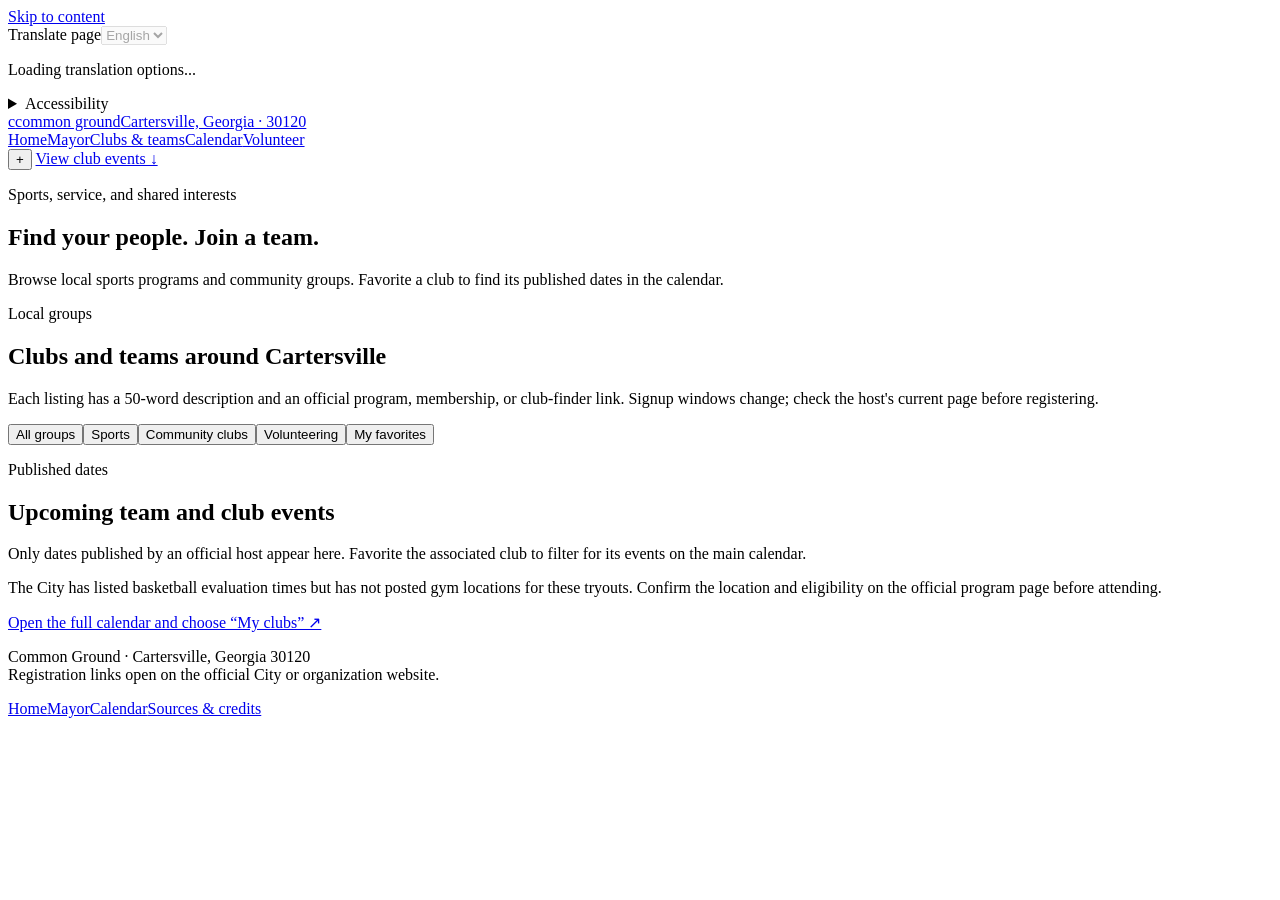
==== public/clubs.html @ 574673c5 "uploaded all initial project files" ====
<!doctype html>
<html lang="en">
<head>
  <meta charset="utf-8">
  <meta name="viewport" content="width=device-width, initial-scale=1">
  <meta name="theme-color" content="#f6f5ef">
  <meta name="description" content="Find Cartersville clubs, youth and adult sports, volunteer groups, registration links, and upcoming tryout dates.">
  <title>Clubs & teams | Common Ground Cartersville</title>
  <link rel="stylesheet" href="/subpages.css">
</head>
<body>
  <a class="skip" href="#main">Skip to content</a>
  <div class="utility-bar"><div class="wrap utility-inner"><label class="language-picker" for="page-language">Translate page<select id="page-language" disabled aria-describedby="language-status"><option value="en">English</option></select></label><p class="language-status" id="language-status" role="status" aria-live="polite">Loading translation options...</p><details class="accessibility-menu"><summary>Accessibility</summary><div class="accessibility-panel"><h2>Accessibility settings</h2><label><input type="checkbox" data-accessibility="large-text"> Larger text</label><label><input type="checkbox" data-accessibility="high-contrast"> High contrast</label><label><input type="checkbox" data-accessibility="underline-links"> Underline links</label><label><input type="checkbox" data-accessibility="reduce-motion"> Reduce motion</label><button class="accessibility-reset" type="button" data-accessibility-reset>Reset settings</button><p class="utility-status" data-accessibility-status role="status" aria-live="polite"></p></div></details></div></div>
  <header class="site-header"><div class="wrap header-inner">
    <a class="brand" href="/" aria-label="Common Ground, Cartersville home"><span class="brand-mark" aria-hidden="true">c</span><span><span class="brand-name">common ground</span><span class="brand-place">Cartersville, Georgia · 30120</span></span></a>
    <nav class="main-nav" id="main-nav" aria-label="Main navigation"><a href="/">Home</a><a href="/mayor">Mayor</a><a href="/clubs" aria-current="page">Clubs & teams</a><a href="/#calendar">Calendar</a><a href="/#volunteer">Volunteer</a></nav>
    <button class="menu-toggle" id="menu-toggle" type="button" aria-label="Open navigation" aria-expanded="false" aria-controls="main-nav">+</button>
    <a class="header-action" href="/#calendar">View club events ↓</a>
  </div></header>
  <main id="main" tabindex="-1">
    <section class="page-hero"><div class="wrap"><p class="eyebrow">Sports, service, and shared interests</p><h1>Find your people. Join a team.</h1><p>Browse local sports programs and community groups. Favorite a club to find its published dates in the calendar.</p></div></section>
    <section class="page-section wrap" aria-labelledby="clubs-title"><p class="eyebrow-inline">Local groups</p><h2 class="section-title" id="clubs-title">Clubs and teams around Cartersville</h2><p class="section-intro">Each listing has a 50-word description and an official program, membership, or club-finder link. Signup windows change; check the host's current page before registering.</p>
      <div class="club-toolbar"><div class="club-filters" aria-label="Filter clubs"><button class="club-filter" type="button" data-club-filter="all" aria-pressed="true">All groups</button><button class="club-filter" type="button" data-club-filter="sports" aria-pressed="false">Sports</button><button class="club-filter" type="button" data-club-filter="community" aria-pressed="false">Community clubs</button><button class="club-filter" type="button" data-club-filter="volunteer" aria-pressed="false">Volunteering</button><button class="club-filter" type="button" data-club-filter="favorites" aria-pressed="false">My favorites</button></div><p class="club-favorites-note" id="club-favorites-status" role="status" aria-live="polite"></p></div>
      <div class="club-grid" id="club-grid" aria-live="polite"></div>
    </section>
    <section class="club-events" id="club-events" aria-labelledby="club-events-title"><div class="wrap"><p class="eyebrow-inline">Published dates</p><h2 class="section-title" id="club-events-title">Upcoming team and club events</h2><p class="section-intro">Only dates published by an official host appear here. Favorite the associated club to filter for its events on the main calendar.</p><div class="club-event-list" id="club-event-list" aria-live="polite"></div><p class="event-disclaimer">The City has listed basketball evaluation times but has not posted gym locations for these tryouts. Confirm the location and eligibility on the official program page before attending.</p><p class="source-note"><a href="/#calendar">Open the full calendar and choose “My clubs” ↗</a></p></div></section>
  </main>
  <footer class="site-footer"><div class="wrap footer-inner"><p class="footer-note">Common Ground · Cartersville, Georgia 30120<br>Registration links open on the official City or organization website.</p><div class="footer-links"><a href="/">Home</a><a href="/mayor">Mayor</a><a href="/#calendar">Calendar</a><a href="/#sources">Sources & credits</a></div></div></footer>
  <script>
    const menuToggle=document.querySelector("#menu-toggle");
    const mainNav=document.querySelector("#main-nav");
    function closeSubpageMenu(){menuToggle.setAttribute("aria-expanded","false");menuToggle.setAttribute("aria-label","Open navigation");menuToggle.textContent="+";mainNav.classList.remove("is-open")}
    menuToggle.addEventListener("click",()=>{const open=menuToggle.getAttribute("aria-expanded")==="true";if(open){closeSubpageMenu()}else{menuToggle.setAttribute("aria-expanded","true");menuToggle.setAttribute("aria-label","Close navigation");menuToggle.textContent="×";mainNav.classList.add("is-open")}});
    mainNav.querySelectorAll("a").forEach(link=>link.addEventListener("click",closeSubpageMenu));
    document.addEventListener("keydown",event=>{if(event.key==="Escape"&&menuToggle.getAttribute("aria-expanded")==="true"){closeSubpageMenu();menuToggle.focus()}});
  </script>
  <script src="/clubs-data.js" defer></script>
  <script src="/clubs.js" defer></script>
  <script src="/languages.js" defer></script>
  <script src="/accessibility.js" defer></script>
</body>
</html>
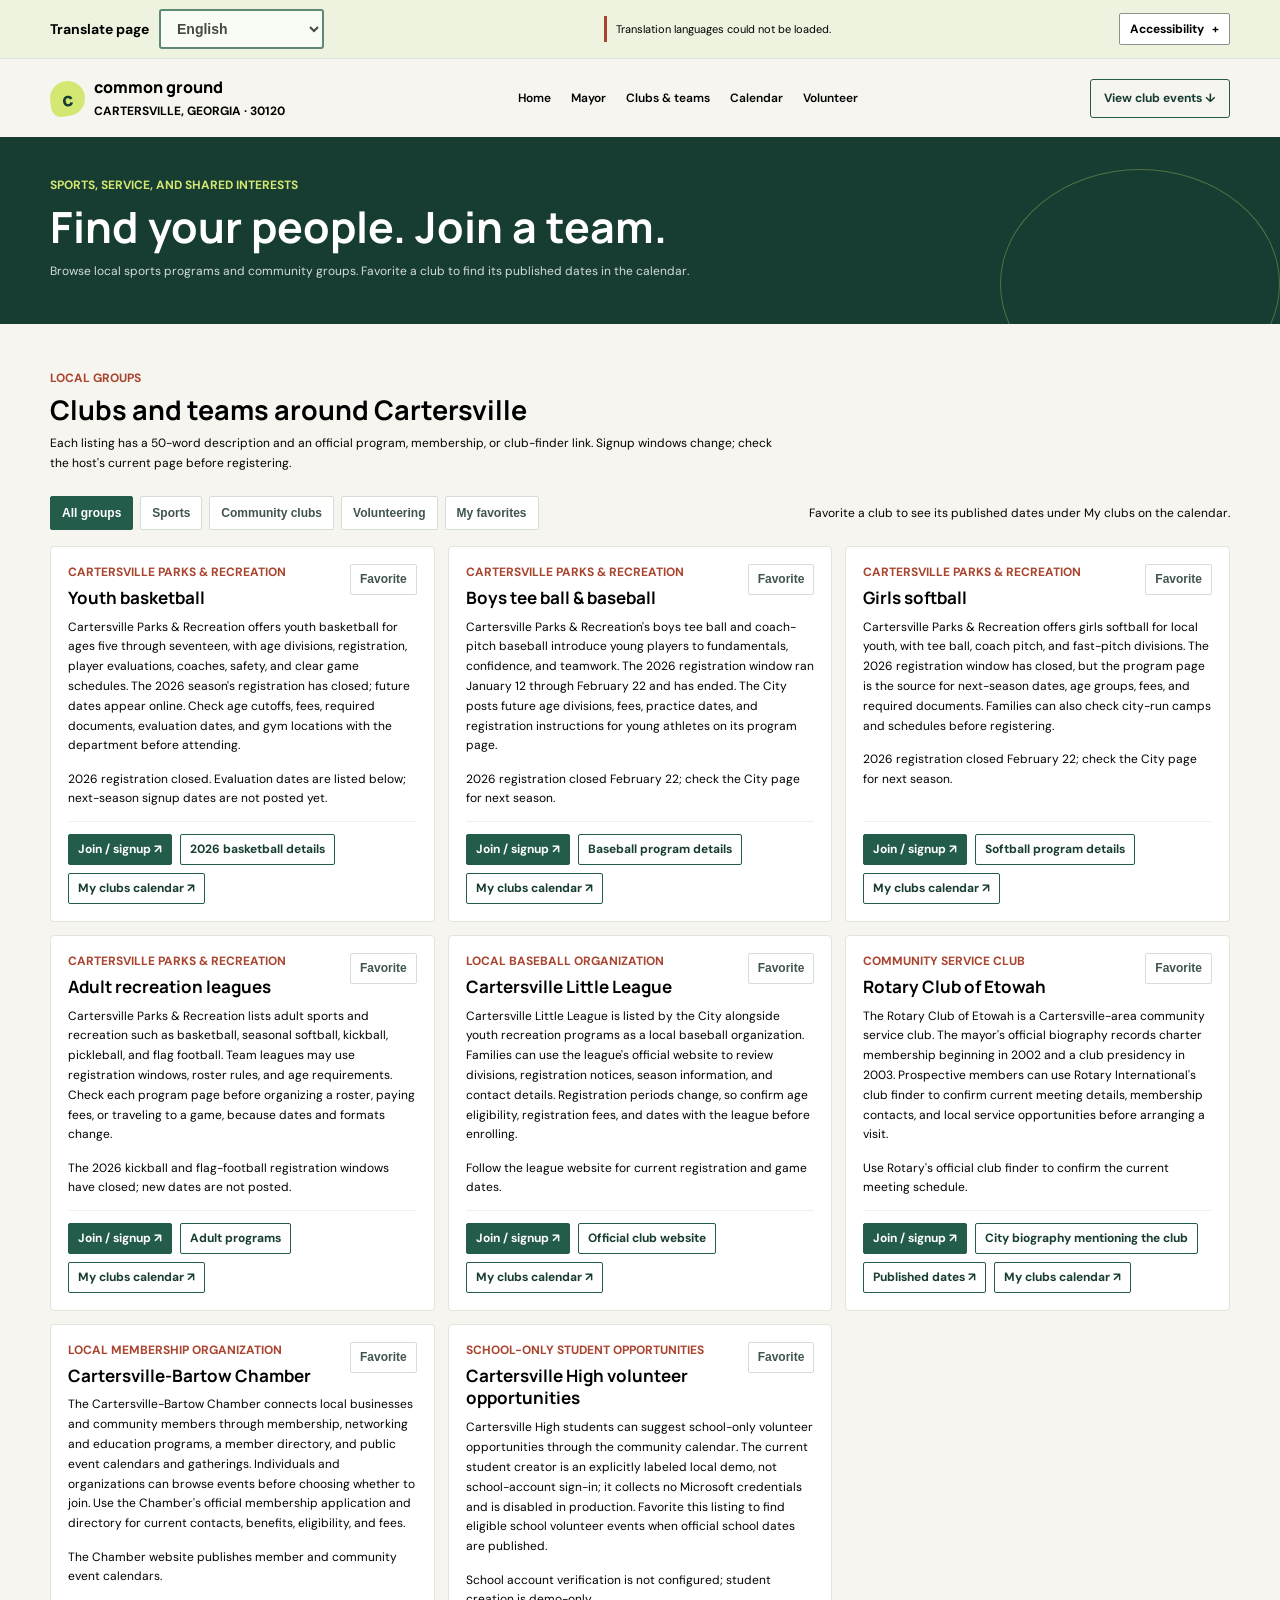
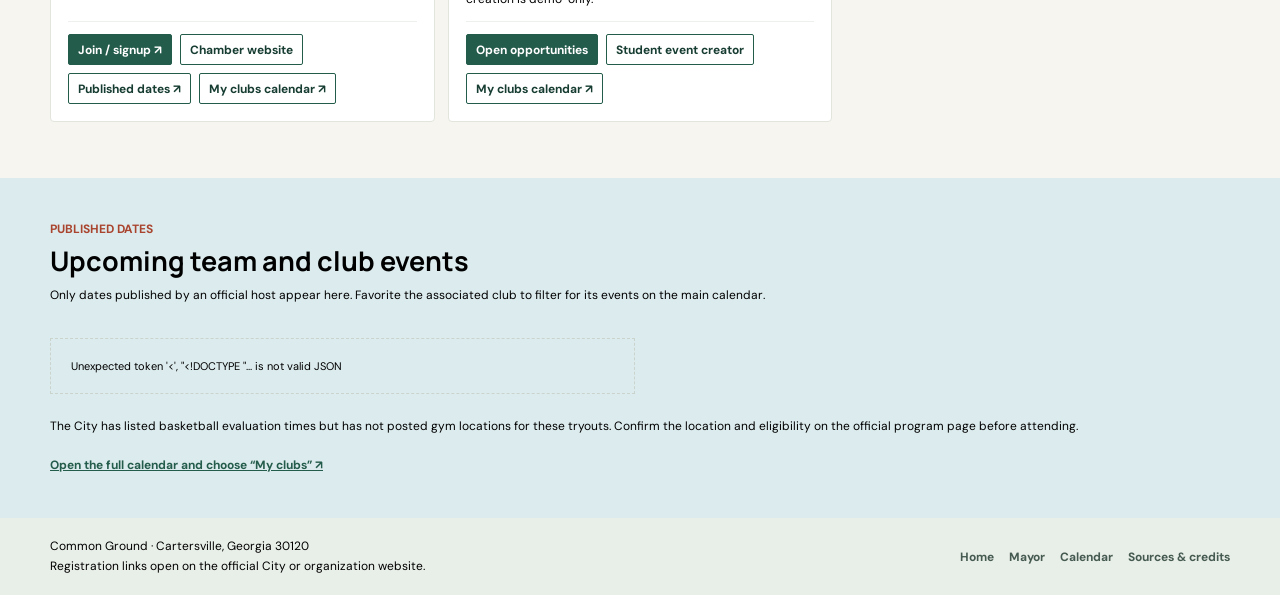
==== commit d0c006d3: "Fix website navigation and asset paths" ====
--- a/public/clubs.html
+++ b/public/clubs.html
@@ -6,16 +6,16 @@
   <meta name="theme-color" content="#f6f5ef">
   <meta name="description" content="Find Cartersville clubs, youth and adult sports, volunteer groups, registration links, and upcoming tryout dates.">
   <title>Clubs & teams | Common Ground Cartersville</title>
-  <link rel="stylesheet" href="/subpages.css">
+  <link rel="stylesheet" href="./subpages.css">
 </head>
 <body>
   <a class="skip" href="#main">Skip to content</a>
   <div class="utility-bar"><div class="wrap utility-inner"><label class="language-picker" for="page-language">Translate page<select id="page-language" disabled aria-describedby="language-status"><option value="en">English</option></select></label><p class="language-status" id="language-status" role="status" aria-live="polite">Loading translation options...</p><details class="accessibility-menu"><summary>Accessibility</summary><div class="accessibility-panel"><h2>Accessibility settings</h2><label><input type="checkbox" data-accessibility="large-text"> Larger text</label><label><input type="checkbox" data-accessibility="high-contrast"> High contrast</label><label><input type="checkbox" data-accessibility="underline-links"> Underline links</label><label><input type="checkbox" data-accessibility="reduce-motion"> Reduce motion</label><button class="accessibility-reset" type="button" data-accessibility-reset>Reset settings</button><p class="utility-status" data-accessibility-status role="status" aria-live="polite"></p></div></details></div></div>
   <header class="site-header"><div class="wrap header-inner">
-    <a class="brand" href="/" aria-label="Common Ground, Cartersville home"><span class="brand-mark" aria-hidden="true">c</span><span><span class="brand-name">common ground</span><span class="brand-place">Cartersville, Georgia · 30120</span></span></a>
-    <nav class="main-nav" id="main-nav" aria-label="Main navigation"><a href="/">Home</a><a href="/mayor">Mayor</a><a href="/clubs" aria-current="page">Clubs & teams</a><a href="/#calendar">Calendar</a><a href="/#volunteer">Volunteer</a></nav>
+    <a class="brand" href="./" aria-label="Common Ground, Cartersville home"><span class="brand-mark" aria-hidden="true">c</span><span><span class="brand-name">common ground</span><span class="brand-place">Cartersville, Georgia · 30120</span></span></a>
+    <nav class="main-nav" id="main-nav" aria-label="Main navigation"><a href="./">Home</a><a href="./mayor.html">Mayor</a><a href="./clubs.html" aria-current="page">Clubs & teams</a><a href="./#calendar">Calendar</a><a href="./#volunteer">Volunteer</a></nav>
     <button class="menu-toggle" id="menu-toggle" type="button" aria-label="Open navigation" aria-expanded="false" aria-controls="main-nav">+</button>
-    <a class="header-action" href="/#calendar">View club events ↓</a>
+    <a class="header-action" href="./#calendar">View club events ↓</a>
   </div></header>
   <main id="main" tabindex="-1">
     <section class="page-hero"><div class="wrap"><p class="eyebrow">Sports, service, and shared interests</p><h1>Find your people. Join a team.</h1><p>Browse local sports programs and community groups. Favorite a club to find its published dates in the calendar.</p></div></section>
@@ -23,9 +23,9 @@
       <div class="club-toolbar"><div class="club-filters" aria-label="Filter clubs"><button class="club-filter" type="button" data-club-filter="all" aria-pressed="true">All groups</button><button class="club-filter" type="button" data-club-filter="sports" aria-pressed="false">Sports</button><button class="club-filter" type="button" data-club-filter="community" aria-pressed="false">Community clubs</button><button class="club-filter" type="button" data-club-filter="volunteer" aria-pressed="false">Volunteering</button><button class="club-filter" type="button" data-club-filter="favorites" aria-pressed="false">My favorites</button></div><p class="club-favorites-note" id="club-favorites-status" role="status" aria-live="polite"></p></div>
       <div class="club-grid" id="club-grid" aria-live="polite"></div>
     </section>
-    <section class="club-events" id="club-events" aria-labelledby="club-events-title"><div class="wrap"><p class="eyebrow-inline">Published dates</p><h2 class="section-title" id="club-events-title">Upcoming team and club events</h2><p class="section-intro">Only dates published by an official host appear here. Favorite the associated club to filter for its events on the main calendar.</p><div class="club-event-list" id="club-event-list" aria-live="polite"></div><p class="event-disclaimer">The City has listed basketball evaluation times but has not posted gym locations for these tryouts. Confirm the location and eligibility on the official program page before attending.</p><p class="source-note"><a href="/#calendar">Open the full calendar and choose “My clubs” ↗</a></p></div></section>
+    <section class="club-events" id="club-events" aria-labelledby="club-events-title"><div class="wrap"><p class="eyebrow-inline">Published dates</p><h2 class="section-title" id="club-events-title">Upcoming team and club events</h2><p class="section-intro">Only dates published by an official host appear here. Favorite the associated club to filter for its events on the main calendar.</p><div class="club-event-list" id="club-event-list" aria-live="polite"></div><p class="event-disclaimer">The City has listed basketball evaluation times but has not posted gym locations for these tryouts. Confirm the location and eligibility on the official program page before attending.</p><p class="source-note"><a href="./#calendar">Open the full calendar and choose “My clubs” ↗</a></p></div></section>
   </main>
-  <footer class="site-footer"><div class="wrap footer-inner"><p class="footer-note">Common Ground · Cartersville, Georgia 30120<br>Registration links open on the official City or organization website.</p><div class="footer-links"><a href="/">Home</a><a href="/mayor">Mayor</a><a href="/#calendar">Calendar</a><a href="/#sources">Sources & credits</a></div></div></footer>
+  <footer class="site-footer"><div class="wrap footer-inner"><p class="footer-note">Common Ground · Cartersville, Georgia 30120<br>Registration links open on the official City or organization website.</p><div class="footer-links"><a href="./">Home</a><a href="./mayor.html">Mayor</a><a href="./#calendar">Calendar</a><a href="./#sources">Sources & credits</a></div></div></footer>
   <script>
     const menuToggle=document.querySelector("#menu-toggle");
     const mainNav=document.querySelector("#main-nav");
@@ -34,9 +34,9 @@
     mainNav.querySelectorAll("a").forEach(link=>link.addEventListener("click",closeSubpageMenu));
     document.addEventListener("keydown",event=>{if(event.key==="Escape"&&menuToggle.getAttribute("aria-expanded")==="true"){closeSubpageMenu();menuToggle.focus()}});
   </script>
-  <script src="/clubs-data.js" defer></script>
-  <script src="/clubs.js" defer></script>
-  <script src="/languages.js" defer></script>
-  <script src="/accessibility.js" defer></script>
+  <script src="./clubs-data.js" defer></script>
+  <script src="./clubs.js" defer></script>
+  <script src="./languages.js" defer></script>
+  <script src="./accessibility.js" defer></script>
 </body>
 </html>
--- a/public/subpages.css
+++ b/public/subpages.css
@@ -0,0 +1,39 @@
+@import url("https://fonts.googleapis.com/css2?family=DM+Sans:wght@400;500;600;700&family=Manrope:wght@400;500;600;700;800&display=swap");
+
+:root{--ink:#000;--muted:#000;--paper:#f6f5ef;--line:#e2e5dc;--green:#245c4b;--green-dark:#173d32;--lime:#d3e772;--coral:#e76d50;--blue:#dcebed;--body:"DM Sans",sans-serif;--display:"Manrope",sans-serif;--content:1180px;color:var(--ink);background:var(--paper);font-family:var(--body);font-synthesis:none;text-rendering:optimizeLegibility}
+*,*::before,*::after{box-sizing:border-box}html{scroll-behavior:smooth;-webkit-text-size-adjust:100%;text-size-adjust:100%}body{min-width:320px;margin:0;overflow-wrap:break-word}a{color:inherit}button,a{ -webkit-tap-highlight-color:transparent;touch-action:manipulation}a:focus-visible,button:focus-visible{outline:2px solid #fff;outline-offset:2px;box-shadow:0 0 0 5px var(--green-dark)}.wrap{width:min(var(--content),calc(100% - 48px));margin-inline:auto}.skip{position:absolute;z-index:20;top:8px;left:8px;padding:10px 14px;transform:translateY(-160%);color:var(--ink);background:#fff}.skip:focus,.skip:focus-visible{transform:translateY(0);outline:3px solid var(--lime)}
+.site-header{position:relative;z-index:5;background:var(--paper)}.header-inner{display:flex;align-items:center;justify-content:space-between;min-height:78px;gap:22px}.brand{display:inline-flex;align-items:center;gap:9px;flex:0 0 auto;text-decoration:none}.brand-mark{display:grid;width:35px;aspect-ratio:1;place-items:center;border-radius:50% 50% 50% 10px;color:var(--green-dark);background:var(--lime);font-family:var(--display);font-size:19px;font-weight:800;transform:rotate(-8deg)}.brand-name{font-family:var(--display);font-size:16px;font-weight:800;line-height:1}.brand-place{display:block;margin-top:5px;color:var(--muted);font-size:9px;font-weight:700;text-transform:uppercase}.main-nav{display:flex;align-items:center;gap:20px}.main-nav a{font-size:11px;font-weight:600;text-decoration:none}.main-nav a:hover{color:var(--green)}.header-action{display:inline-flex;align-items:center;justify-content:center;min-height:39px;padding:0 13px;border:1px solid var(--green);border-radius:3px;color:var(--green-dark);font-size:10px;font-weight:700;text-decoration:none;white-space:nowrap}.header-action:hover{color:#fff;background:var(--green)}.menu-toggle{display:none}
+.utility-bar{position:relative;z-index:8;border-bottom:1px solid var(--line);background:#fff}.utility-inner{display:flex;align-items:center;justify-content:flex-end;gap:16px;min-height:44px}.language-picker{display:flex;align-items:center;gap:8px;color:#000;font-size:12px;font-weight:700}.language-picker select{min-height:32px;padding:0 9px;border:1px solid #87938c;border-radius:2px;color:#000;background:#fff;font-size:12px}.language-status{position:absolute;width:1px;height:1px;padding:0;margin:-1px;overflow:hidden;clip:rect(0,0,0,0);white-space:nowrap;border:0}.accessibility-menu{position:relative}.accessibility-menu summary{display:flex;min-height:32px;align-items:center;padding:0 10px;border:1px solid #87938c;border-radius:2px;color:#000;background:#fff;font-size:12px;font-weight:700;cursor:pointer;list-style:none}.accessibility-menu summary::-webkit-details-marker{display:none}.accessibility-menu summary::after{margin-left:8px;content:"+"}.accessibility-menu[open] summary::after{content:"−"}.accessibility-panel{position:absolute;top:calc(100% + 7px);right:0;z-index:10;width:min(290px,calc(100vw - 36px));padding:14px;border:1px solid #7d8981;border-radius:3px;background:#fff;box-shadow:0 10px 24px rgba(0,0,0,.18)}.accessibility-panel h2{margin:0 0 10px;font-family:var(--display);font-size:16px}.accessibility-panel label{display:flex;align-items:center;gap:9px;padding:8px 0;color:#000;font-size:13px}.accessibility-panel input{width:18px;height:18px;accent-color:var(--green)}.accessibility-reset{min-height:34px;margin-top:8px;padding:0 10px;border:1px solid var(--green);border-radius:2px;color:var(--green-dark);background:#fff;font-size:12px;font-weight:700;cursor:pointer}.utility-status{margin:8px 0 0;color:#000;font-size:11px}
+.page-hero{position:relative;overflow:hidden;padding-block:40px 42px;color:#fff;background:var(--green-dark)}.page-hero::after{position:absolute;right:0;bottom:-75px;width:280px;height:230px;border:1px solid rgba(211,231,114,.3);border-radius:50%;content:""}.eyebrow{margin:0 0 10px;color:var(--coral);font-size:10px;font-weight:700;text-transform:uppercase}.page-hero .eyebrow{color:var(--lime)}.page-hero h1{max-width:760px;margin:0 0 10px;font-family:var(--display);font-size:43px;line-height:1.12}.page-hero .wrap>p:not(.eyebrow){max-width:700px;margin:0;color:rgba(255,255,255,.82);font-size:13px;line-height:1.7}.page-section{padding-block:46px 56px}.section-title{margin:0 0 7px;font-family:var(--display);font-size:27px;line-height:1.2}.section-intro{max-width:740px;margin:0 0 22px;color:var(--muted);font-size:12px;line-height:1.7}.eyebrow-inline{margin:0 0 8px;color:var(--coral);font-size:10px;font-weight:700;text-transform:uppercase}
+.subpage-language{display:flex;align-items:center;gap:12px;margin-top:16px}.subpage-language .language-picker{display:flex;align-items:center;gap:8px;color:var(--lime);font-size:10px;font-weight:700}.subpage-language select{min-height:33px;padding:0 9px;border:1px solid rgba(255,255,255,.48);border-radius:2px;color:var(--green-dark);background:#fff;font-size:11px}.subpage-language .language-status{margin:0;color:rgba(255,255,255,.8);font-size:10px}
+.mayor-layout{display:grid;grid-template-columns:minmax(0,1.3fr) minmax(240px,.7fr);gap:38px;align-items:start}.mayor-bio{max-width:760px;color:#43564e;font-size:13px;line-height:1.8}.mayor-bio p{margin:0 0 13px}.mayor-portrait{display:block;width:100%;max-width:310px;aspect-ratio:4/5;object-fit:cover;object-position:top;border-radius:3px;background:#dce8df}.mayor-caption{margin-top:7px;color:var(--muted);font-size:10px}.public-service-list{display:grid;grid-template-columns:repeat(2,minmax(0,1fr));gap:0 24px;margin:20px 0 0;padding:0;list-style:none;border-top:1px solid var(--line)}.public-service-list li{padding:10px 0;border-bottom:1px solid var(--line);color:#43564e;font-size:11px;line-height:1.55}.contact-band{padding-block:28px;background:#e8eee8}.contact-grid{display:grid;grid-template-columns:repeat(3,minmax(0,1fr));gap:20px}.contact-item{min-width:0}.contact-label{display:block;margin-bottom:5px;color:var(--muted);font-size:9px;font-weight:700;text-transform:uppercase}.contact-item a,.contact-item address{color:var(--green-dark);font-size:12px;font-style:normal;font-weight:700;text-decoration:none;overflow-wrap:anywhere}.contact-item a:hover{text-decoration:underline}.source-note{margin:20px 0 0;color:var(--muted);font-size:10px;line-height:1.6}.source-note a{color:var(--green);font-weight:700}
+.club-toolbar{display:flex;flex-wrap:wrap;align-items:center;justify-content:space-between;gap:14px;margin-bottom:16px}.club-filters{display:flex;flex-wrap:wrap;gap:7px}.club-filter{min-height:34px;padding:0 11px;border:1px solid #d5ddd6;border-radius:2px;color:#40564c;background:#fff;font-size:10px;font-weight:700;cursor:pointer}.club-filter[aria-pressed="true"]{border-color:var(--green);color:#fff;background:var(--green)}.club-favorites-note{margin:0;color:var(--muted);font-size:10px}.club-grid{display:grid;grid-template-columns:repeat(3,minmax(0,1fr));gap:13px}.club-card{display:flex;min-width:0;flex-direction:column;padding:17px;border:1px solid var(--line);border-radius:4px;background:#fff}.club-card[hidden]{display:none}.club-card-top{display:flex;align-items:flex-start;justify-content:space-between;gap:10px}.club-type{margin:0 0 7px;color:var(--coral);font-size:9px;font-weight:700;text-transform:uppercase}.club-card h3{margin:0 0 8px;font-family:var(--display);font-size:16px;line-height:1.35}.favorite-club{display:inline-flex;align-items:center;justify-content:center;min-height:31px;flex:0 0 auto;padding:0 9px;border:1px solid #d5ddd6;border-radius:2px;color:#40564c;background:white;font-size:9px;font-weight:700;cursor:pointer}.favorite-club[aria-pressed="true"]{border-color:var(--coral);color:#923d2c}.club-description{margin:0 0 14px;color:#53645d;font-size:11px;line-height:1.65}.club-meta{margin:0 0 12px;color:#5a6c63;font-size:10px;line-height:1.6}.club-actions{display:flex;flex-wrap:wrap;align-items:center;gap:8px;margin-top:auto;padding-top:12px;border-top:1px solid #edf0ec}.club-actions a{display:inline-flex;align-items:center;min-height:31px;padding:0 9px;border:1px solid var(--green);border-radius:2px;color:var(--green-dark);font-size:9px;font-weight:700;text-decoration:none}.club-actions a.primary{color:#fff;background:var(--green)}.club-actions a:hover{background:#edf3e6;color:var(--green-dark)}.club-events{padding-block:43px;background:var(--blue)}.club-event-list{display:grid;grid-template-columns:repeat(2,minmax(0,1fr));gap:11px}.club-event{display:flex;align-items:flex-start;justify-content:space-between;gap:14px;padding:14px;border:1px solid rgba(32,71,59,.16);border-radius:3px;background:rgba(255,255,255,.74)}.club-event h3{margin:0 0 5px;font-family:var(--display);font-size:13px}.club-event p{margin:0;color:#586a63;font-size:10px;line-height:1.55}.club-event a{display:inline-flex;align-items:center;min-height:31px;flex:0 0 auto;padding:0 9px;border:1px solid var(--green);border-radius:2px;color:var(--green-dark);background:white;font-size:9px;font-weight:700;text-decoration:none}.club-event a:hover{color:#fff;background:var(--green)}.event-disclaimer{margin:12px 0 0;color:#586a63;font-size:9px;line-height:1.6}.club-empty{padding:20px;border:1px dashed #cbd4cc;color:var(--muted);font-size:11px}
+.site-footer{padding-block:19px;background:#e8eee8}.footer-inner{display:flex;align-items:center;justify-content:space-between;gap:18px}.footer-note{margin:0;color:#63716b;font-size:9px;line-height:1.6}.footer-links{display:flex;gap:15px}.footer-links a{color:#455a51;font-size:9px;font-weight:700;text-decoration:none}.footer-links a:hover{text-decoration:underline}
+@media(max-width:850px){.main-nav{gap:10px}.main-nav a{font-size:10px}.header-inner{gap:12px}.brand-name{font-size:14px}.brand-place{font-size:8px}.header-action{padding-inline:9px;font-size:9px}.club-grid{grid-template-columns:repeat(2,minmax(0,1fr))}.club-event{align-items:flex-start;flex-direction:column}}
+
+@media(max-width:650px){.wrap{width:min(100% - 36px,var(--content))}.utility-inner{min-height:42px;gap:8px}.language-picker{gap:5px;font-size:11px}.language-picker select{max-width:130px}.header-inner{position:relative;align-items:center;flex-direction:row;padding-block:12px;gap:12px}.menu-toggle{display:inline-flex;align-items:center;justify-content:center;width:38px;height:38px;flex:0 0 38px;border:1px solid var(--line);border-radius:3px;color:var(--ink);background:transparent;font-size:18px;cursor:pointer}.main-nav{position:absolute;z-index:6;top:68px;right:18px;left:18px;display:none;align-items:stretch;flex-direction:column;gap:0;padding:7px 18px 14px;border:1px solid var(--line);background:var(--paper);box-shadow:0 12px 15px rgba(28,48,44,.12)}.main-nav.is-open{display:flex}.main-nav a{padding:12px 3px;border-bottom:1px solid var(--line)}.header-action{display:none}.page-hero{padding-block:34px}.page-hero h1{font-size:35px}.subpage-language{align-items:flex-start;flex-direction:column;gap:7px}.page-section{padding-block:37px 43px}.section-title{font-size:24px}.mayor-layout{grid-template-columns:1fr;gap:19px}.mayor-portrait{max-width:260px;grid-row:1}.public-service-list{grid-template-columns:1fr}.contact-grid{grid-template-columns:1fr;gap:14px}.club-grid,.club-event-list{grid-template-columns:1fr}.club-toolbar{align-items:flex-start;flex-direction:column}.club-event{flex-direction:column}.footer-inner{align-items:flex-start;flex-direction:column}}
+@media(prefers-reduced-motion:reduce){*,*::before,*::after{scroll-behavior:auto!important;animation-duration:.01ms!important;transition-duration:.01ms!important}}
+:root{--coral:#a9442f}
+.brand-place{font-size:11px}
+.main-nav a,.header-action,.eyebrow,.page-hero .wrap>p:not(.eyebrow),.subpage-language .language-picker,.subpage-language select,.subpage-language .language-status,.eyebrow-inline,.section-intro,.public-service-list li,.mayor-caption,.contact-label,.source-note,.club-filter,.club-favorites-note,.club-type,.club-description,.club-meta,.club-actions a,.club-event p,.club-event a,.event-disclaimer,.footer-note,.footer-links a,.brand-place,.favorite-club{font-size:12px}
+.club-card h3,.club-event h3{font-size:17px}
+@media(max-width:850px){.main-nav a,.header-action,.brand-place{font-size:12px}}
+@media(max-width:650px){.brand-place{font-size:12px}.main-nav a{font-size:12px}.club-actions a{font-size:12px}.favorite-club{font-size:12px}}
+ .brand-place,.section-intro,.mayor-bio,.mayor-caption,.contact-label,.source-note,.club-favorites-note,.club-description,.club-meta,.club-event p,.event-disclaimer,.footer-note,.club-empty,.language-status{color:#000!important}
+html.large-text{zoom:1.15}html.high-contrast,html.high-contrast body{color:#000;background:#fff}html.high-contrast body *:not(.page-hero){border-color:#000}html.high-contrast a{color:#0033cc!important;text-decoration:underline!important}html.underline-links a{text-decoration:underline!important}html.reduce-motion *,html.reduce-motion *::before,html.reduce-motion *::after{scroll-behavior:auto!important;animation-duration:.01ms!important;animation-iteration-count:1!important;transition-duration:.01ms!important}
+.utility-bar{background:#edf3df}.utility-inner{justify-content:space-between;min-height:58px;gap:14px}.language-picker{gap:10px;font-size:14px}.language-picker select{min-width:165px;min-height:40px;padding-inline:12px;border:2px solid var(--green);border-radius:3px;font-size:14px;font-weight:600;cursor:pointer}.language-picker select:focus-visible{outline:3px solid var(--coral);outline-offset:2px}
+@media(max-width:650px){.utility-inner{justify-content:space-between;flex-wrap:wrap;min-height:58px;gap:8px 12px;padding-block:8px}.language-picker{gap:7px}.language-picker select{min-width:145px;max-width:min(165px,48vw)}}
+.language-status.is-visible{position:static;width:auto;height:auto;max-width:min(390px,42vw);padding:6px 9px;margin:0;overflow:visible;clip:auto;white-space:normal;border-left:3px solid var(--coral);color:#000;font-size:11px;line-height:1.35}
+@media(max-width:650px){.language-status.is-visible{max-width:100%;flex-basis:100%}.utility-inner{position:relative}.accessibility-menu{position:static}}
+html.large-text{zoom:1.2}
+html.high-contrast body{color:#000!important;background:#fff!important}
+html.high-contrast body *{color:#000!important;background-color:#fff!important;border-color:#000!important;box-shadow:none!important}
+html.high-contrast .hero,html.high-contrast .page-hero{color:#fff!important;background-color:#000!important}
+html.high-contrast .hero *,html.high-contrast .page-hero *{color:#fff!important;background-color:transparent!important}
+html.high-contrast .hero .hero-link{color:#000!important;background-color:#fff!important}
+html.high-contrast a{color:#0033cc!important;text-decoration:underline!important;text-decoration-thickness:.12em!important;text-underline-offset:.16em}
+html.high-contrast .hero a,html.high-contrast .page-hero a{color:#fff!important}
+html.high-contrast [aria-pressed="true"]{color:#fff!important;background-color:#000!important}
+html.high-contrast :focus-visible{outline:3px solid #ff0!important;outline-offset:3px}
+html.underline-links a{text-decoration:underline!important;text-decoration-thickness:.12em!important;text-underline-offset:.16em}
+html.reduce-motion *,html.reduce-motion *::before,html.reduce-motion *::after{scroll-behavior:auto!important;animation:none!important;transition:none!important}
